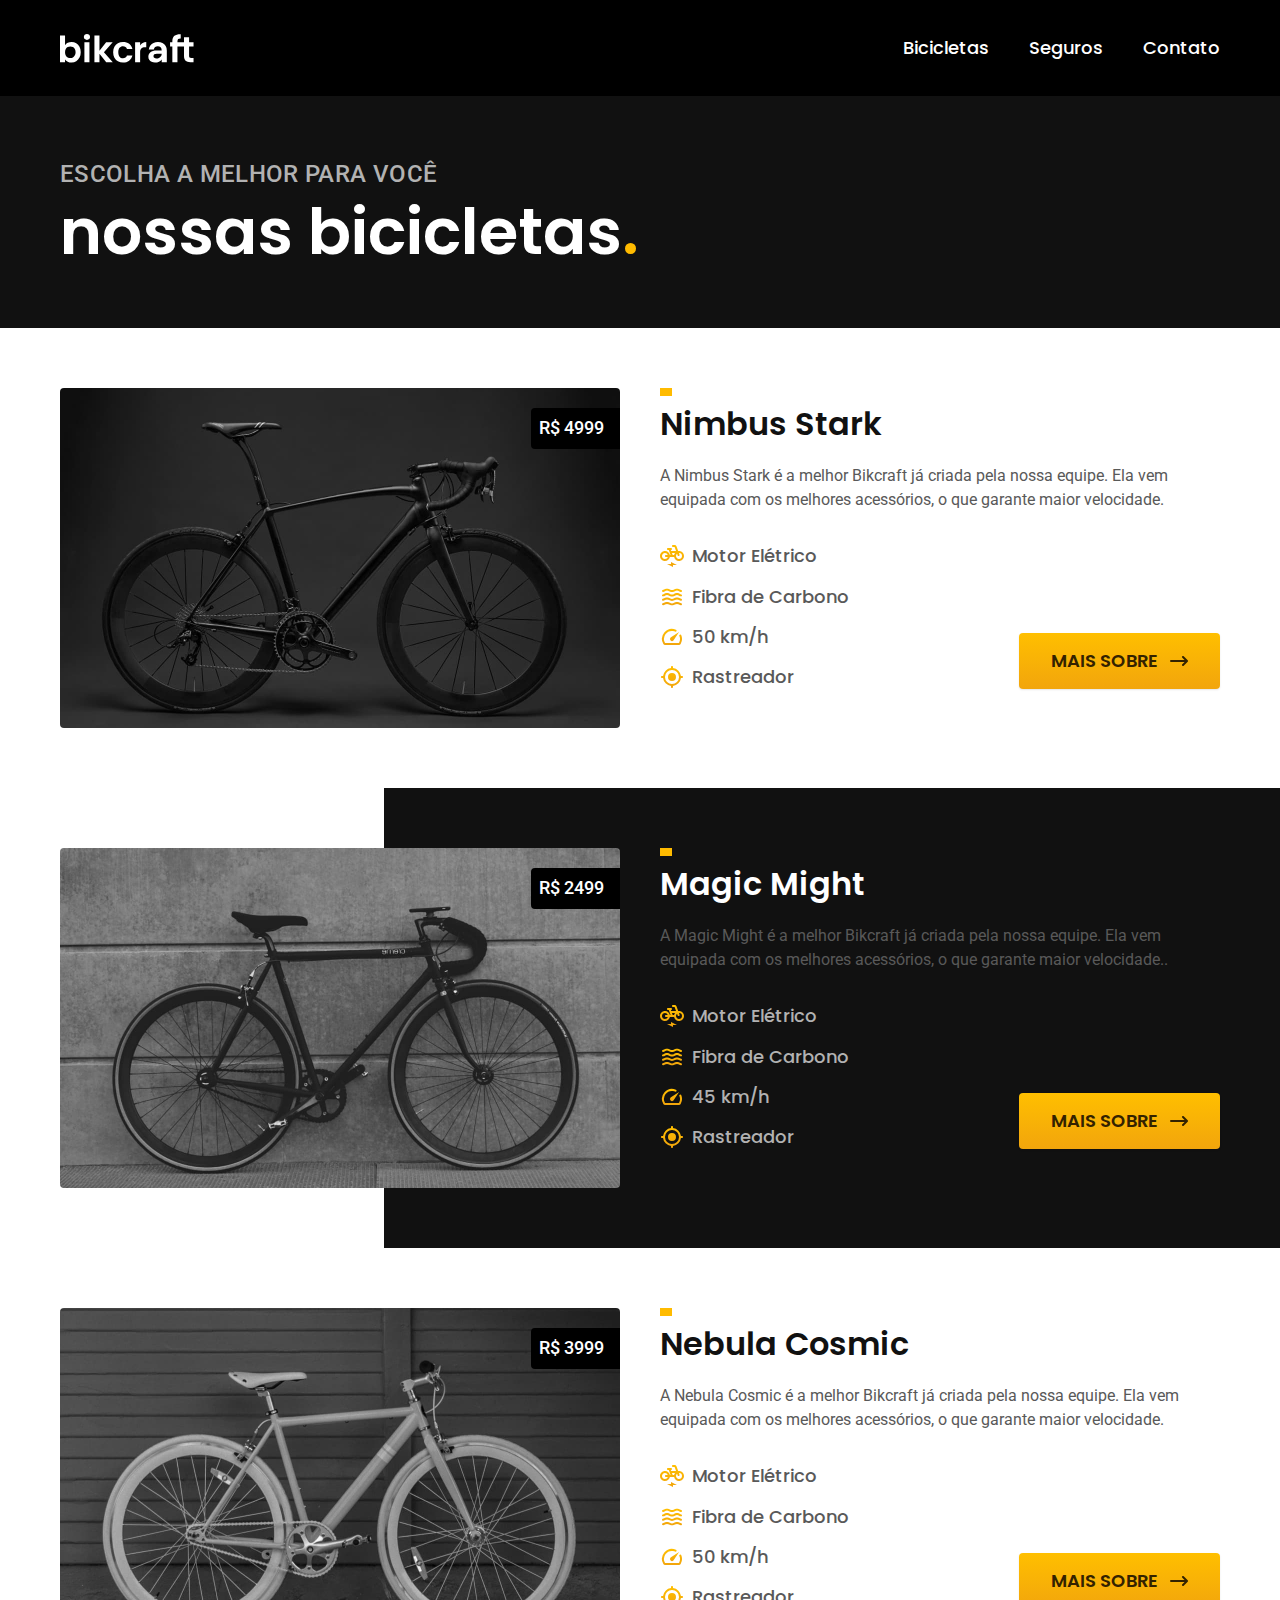
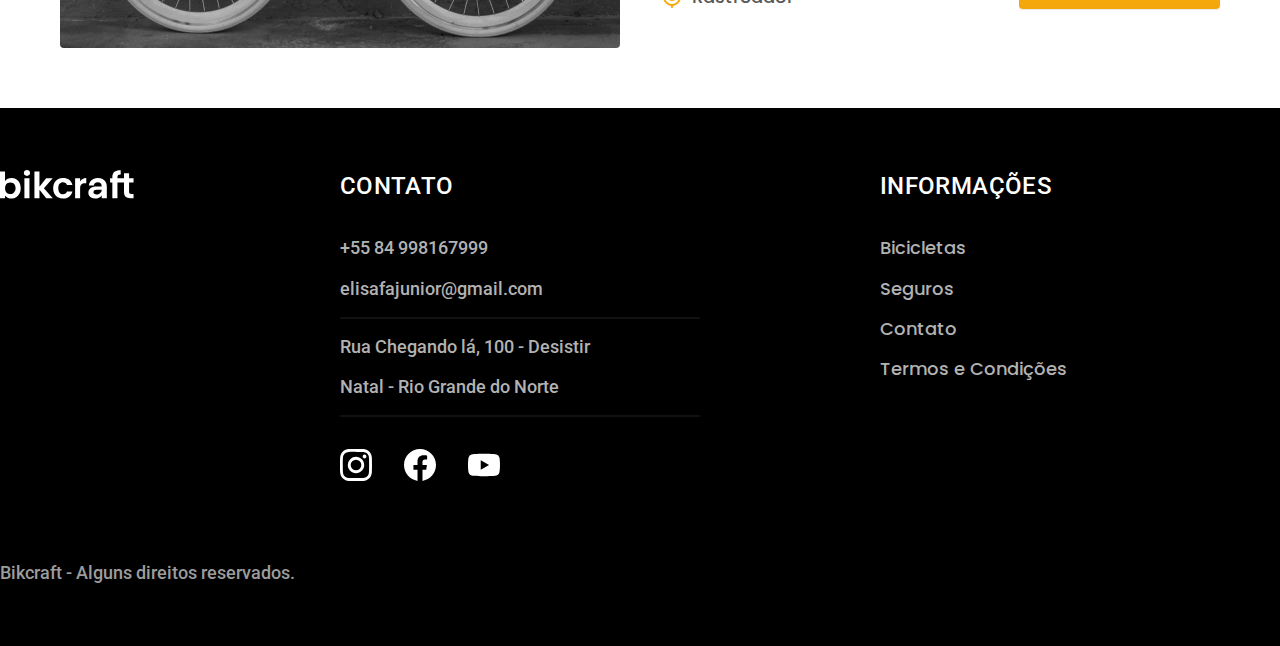
==== bicicletas.html @ 1a8a1ffd "Criação da seção de bicicletas" ====
<!DOCTYPE html>
<html lang="pt-BR">
<head>
  <meta charset="UTF-8">
  <meta name="viewport" content="width=device-width, initial-scale=1.0">
  <meta http-equiv="X-UA-Compatible" content="IE=edge">
  <title>Bicicletas | Bikcraft</title>
  <meta name="description" content="Bicicletas">
  <link rel="stylesheet" href="./css/style.css">
  <link rel="preconnect" href="https://fonts.googleapis.com">
  <link rel="preconnect" href="https://fonts.gstatic.com" crossorigin>
  <link href="https://fonts.googleapis.com/css2?family=Berkshire+Swash&family=Fira+Sans:wght@400;700&family=Josefin+Sans:wght@100&family=Poppins:wght@400;600&family=Roboto:wght@400;500&display=swap" rel="stylesheet">
  <link rel="preconnect" href="https://fonts.googleapis.com">
<link rel="preconnect" href="https://fonts.gstatic.com" crossorigin>
<link href="https://fonts.googleapis.com/css2?family=Berkshire+Swash&family=Fira+Sans:wght@400;700&family=Josefin+Sans:wght@100&family=Merriweather:ital,wght@1,900&family=Poppins:wght@400;600&family=Roboto:wght@400;500&display=swap" rel="stylesheet">
</head>
<body id="bicicletas">
  <header class="header-bg">
    <div class="header container">
      <a href="./"> <!--Ponto barra informa que ao clicar nesse link ela irá para o index.html-->
        <img src="./img/bikcraft.svg" alt="Bikcraft">
      </a>
      <nav aria-label="primaria">
        <ul class="header-menu font-1-m cor-0">
          <li><a href="./bicicletas.html">Bicicletas</a></li>
          <li><a href="./seguros.html">Seguros</a></li>
          <li><a href="./contato.html">Contato</a></li>
        </ul>
      </nav>
    </div>
    </header>
    <main>
      <div class="titulo-bg">
        <div class="titulo container">
          <p class="font-2-l-b cor-5">Escolha a melhor para você</p>
          <h1 class="font-1-xxl cor-0">nossas bicicletas<span class="cor-p1">.</span></h1>
        </div>
      </div>
      

        <div class="bicicletas container">
          <div class="bicicletas-imagens">
            <img src="./img/bicicletas/nimbus.jpg" alt="Bicicleta preta">
            <span class="font-2-m cor-0">R$ 4999</span>
          </div>
          <div class="bicicletas-conteudo">
            <h2 class="font-1-xl">Nimbus Stark</h2>
            <p class="font-2-s cor-8">A Nimbus Stark é a melhor Bikcraft já criada pela nossa equipe. Ela vem equipada com os melhores acessórios, o que garante maior velocidade.</p>
            <ul class="font-1-m cor-8">
              <li><img src="./img/icones/eletrica.svg" alt="">Motor Elétrico</li>
              <li><img src="./img/icones/carbono.svg" alt="">Fibra de Carbono</li>
              <li><img src="./img/icones/velocidade.svg" alt="">50 km/h</li>
              <li><img src="./img/icones/rastreador.svg" alt="">Rastreador</li>
            </ul>
            <a class="botao seta" href="./bicicletas/nimbus.html">Mais Sobre</a>
          </div>
        </div>


          <div class="bicicletas-bg">
            <div class="bicicletas container">
              <div class="bicicletas-imagens">
                <img src="./img/bicicletas/magic.jpg" alt="Bicicleta preta">
                <span class="font-2-m cor-0">R$ 2499</span>
              </div>
              <div class="bicicletas-conteudo">
                <h2 class="font-1-xl cor-0">Magic Might</h2>
                <p class="font-2-s cor-8">A Magic Might é a melhor Bikcraft já criada pela nossa equipe. Ela vem equipada com os melhores acessórios, o que garante maior velocidade..</p>
                <ul class="font-1-m cor-5">
                  <li><img src="./img/icones/eletrica.svg" alt="">Motor Elétrico</li>
                  <li><img src="./img/icones/carbono.svg" alt="">Fibra de Carbono</li>
                  <li><img src="./img/icones/velocidade.svg" alt="">45 km/h</li>
                  <li><img src="./img/icones/rastreador.svg" alt="">Rastreador</li>
                </ul>
                <a class="botao seta" href="./bicicletas/magic.html">Mais Sobre</a>
              </div>
            </div>
       </div>


            <div class="bicicletas container">
              <div class="bicicletas-imagens">
                <img src="./img/bicicletas/nebula.jpg" alt="Bicicleta preta">
                <span class="font-2-m cor-0">R$ 3999</span>
              </div>
              <div class="bicicletas-conteudo">
                <h2 class="font-1-xl">Nebula Cosmic</h2>
                <p class="font-2-s cor-8">A Nebula Cosmic é a melhor Bikcraft já criada pela nossa equipe. Ela vem equipada com os melhores acessórios, o que garante maior velocidade.</p>
                <ul class="font-1-m cor-8">
                  <li><img src="./img/icones/eletrica.svg" alt="">Motor Elétrico</li>
                  <li><img src="./img/icones/carbono.svg" alt="">Fibra de Carbono</li>
                  <li><img src="./img/icones/velocidade.svg" alt="">50 km/h</li>
                  <li><img src="./img/icones/rastreador.svg" alt="">Rastreador</li>
                </ul>
                <a class="botao seta" href="./bicicletas/nebula.html">Mais Sobre</a>
              </div>
              </div>

    </main>
  <footer class="footer-bg">
    <div class="footer conainer">
      <img class="footer-marca" src="./img/bikcraft.svg" alt="">
      <div class="footer-contato">
        <h3 class="font-2-l-b cor-0">Contato</h3>
        <ul class="font-2-m cor-5">
          <li><a href="tel:+5584998167999">+55 84 998167999</a></li>
          <li><a href="mailto:elisafajunior@gmail.com">elisafajunior@gmail.com</a></li>
          <li>Rua Chegando lá, 100 - Desistir</li>
          <li>Natal - Rio Grande do Norte</li>
        </ul>
        <div class="footer-redes">
          <a href="./"><img src="./img/redes/instagram.svg" alt="Instagram"></a>
          <a href="./"><img src="./img/redes/facebook.svg" alt="Facebook"></a>
          <a href="./"><img src="./img/redes/youtube.svg" alt="Youtube"></a>
        </div>
      </div>
      <div class="footer-informacoes">
        <h3 class="font-2-l-b cor-0">Informações</h3>
        <nav>
          <ul class="font-1-m cor-5">
            <li><a href="./bicicletas.html">Bicicletas</a></li>
            <li><a href="./seguros.html">Seguros</a></li>
            <li><a href="./contato.html">Contato</a></li>
            <li><a href="./contato.html">Termos e Condições</a></li>
          </ul>
        </nav>
      </div>
      <p class="footer-copy font-2-m cor-6">Bikcraft - Alguns direitos reservados.</p>
    </div>
  </footer>
</body>
</html>
---- css/style.css ----
@import url(./global/global.css);
@import url(./utilidades/tipografia.css);
@import url(./utilidades/cores.css);

@import url(./global/header.css);
@import url(./global/footer.css);

/* home */
@import url(./home/introducao.css);
@import url(./home/parceiros.css);
@import url(./home/depoimento.css);

/* utilidades */
@import url(./utilidades/componentes.css);

/* Bicicletas */
@import url(./bicicletas/bicicletas-lista.css);
@import url(./bicicletas/bicicletas.css);

/* Tecnologia */
@import url(./home/tecnologia.css);

/* Seguros */
@import url(./seguros/seguros.css);

/* Termos */
@import url(./termos/termos.css);
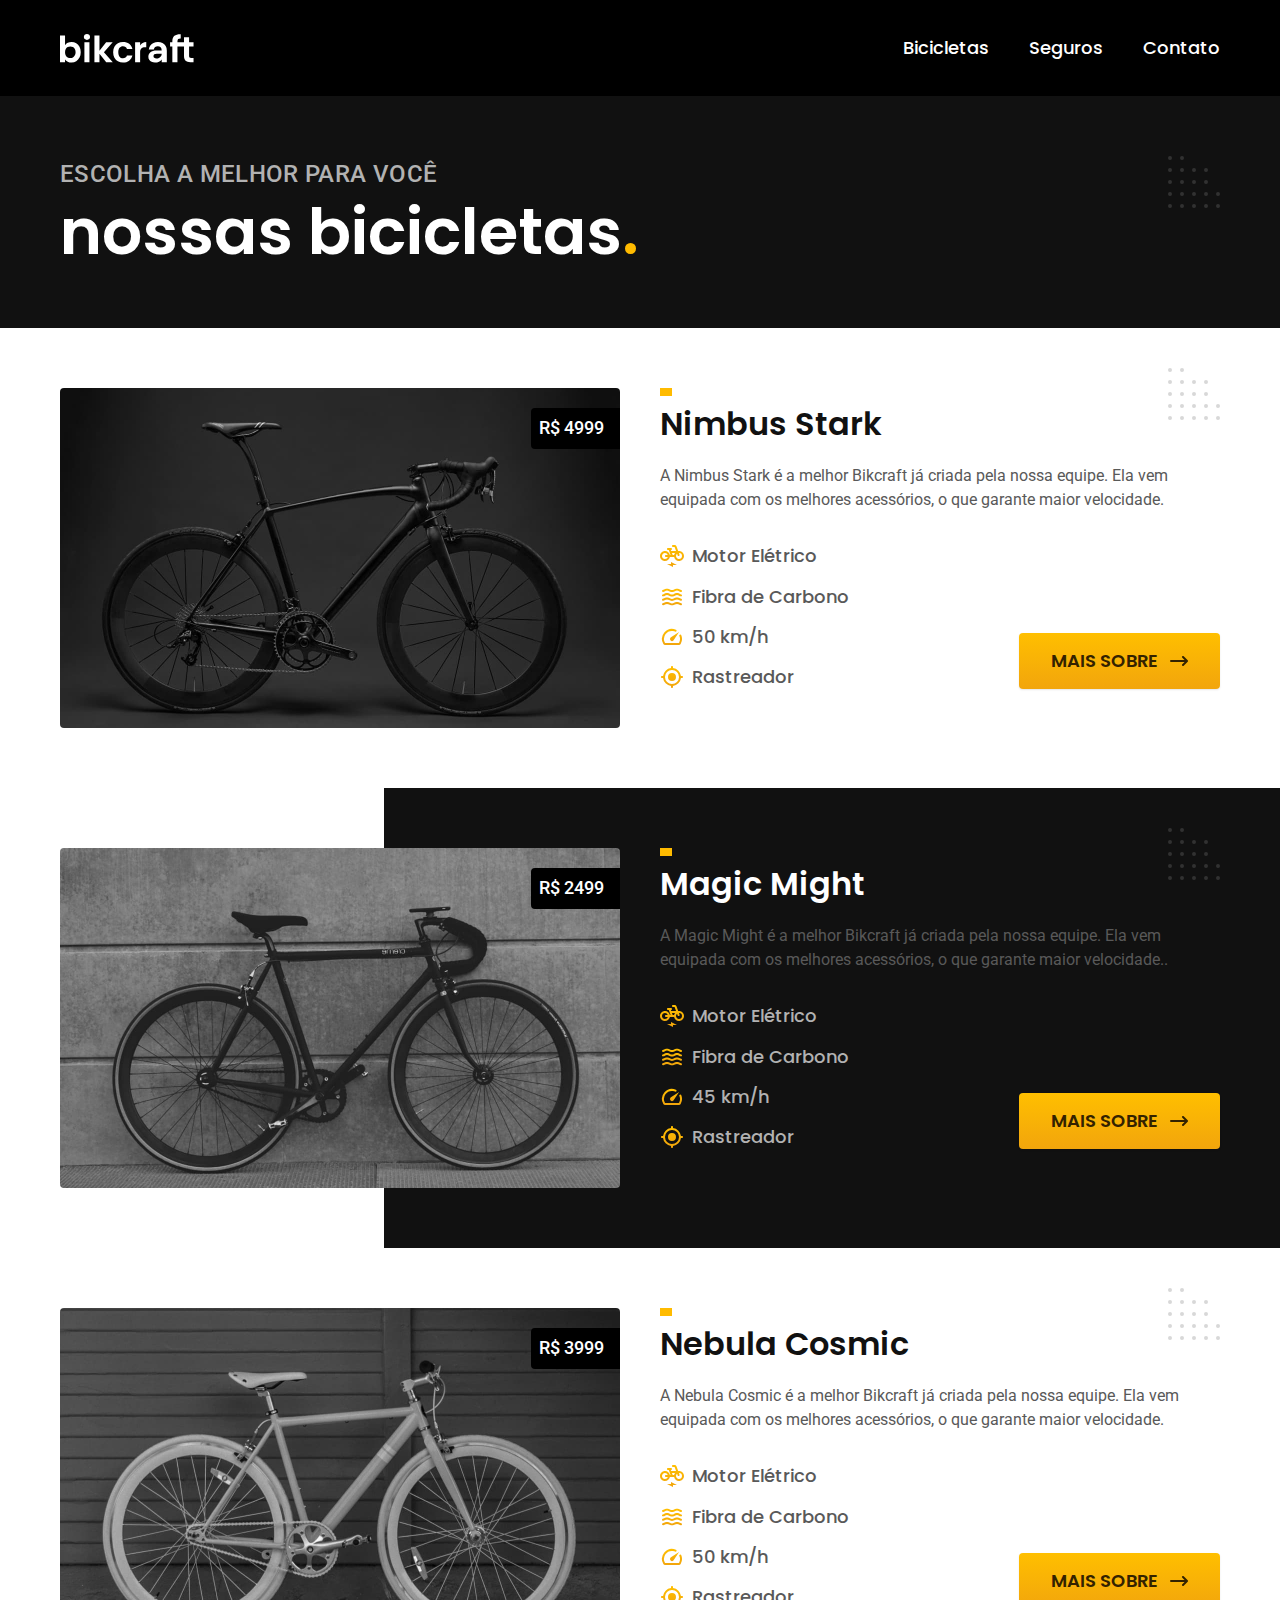
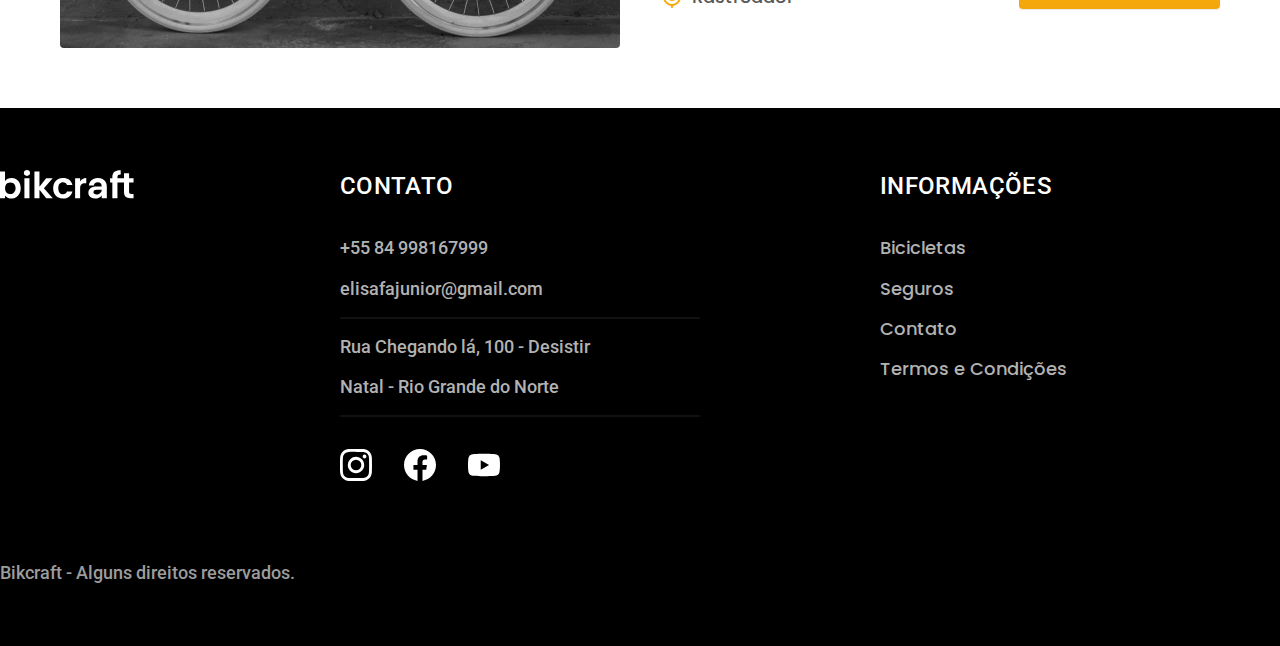
==== commit a12673bb: "Realizadas algumas alterações para otimização" ====
--- a/bicicletas.html
+++ b/bicicletas.html
@@ -6,6 +6,7 @@
   <meta http-equiv="X-UA-Compatible" content="IE=edge">
   <title>Bicicletas | Bikcraft</title>
   <meta name="description" content="Bicicletas">
+  <link rel="preload" href="./css/style.css" as="style">
   <link rel="stylesheet" href="./css/style.css">
   <link rel="preconnect" href="https://fonts.googleapis.com">
   <link rel="preconnect" href="https://fonts.gstatic.com" crossorigin>
--- a/css/style.css
+++ b/css/style.css
@@ -12,16 +12,31 @@
 
 /* utilidades */
 @import url(./utilidades/componentes.css);
+@import url(./utilidades/formulario.css);
 
 /* Bicicletas */
 @import url(./bicicletas/bicicletas-lista.css);
 @import url(./bicicletas/bicicletas.css);
+
+/* Bicicleta */
+@import url(./bicicleta/bicicleta.css);
+@import url(./bicicleta/seguro.css);
 
 /* Tecnologia */
 @import url(./home/tecnologia.css);
 
 /* Seguros */
 @import url(./seguros/seguros.css);
+@import url(./seguros/vantagens.css);
+@import url(./seguros/perguntas.css);
+
 
 /* Termos */
-@import url(./termos/termos.css);+@import url(./termos/termos.css);
+
+/* orcamento */
+@import url(./orcamento/orcamento.css);
+
+/* Contato */
+@import url(./contato/contato.css);
+@import url(./contato/lojas.css);--- a/css/style.css
+++ b/css/style.css
@@ -12,16 +12,31 @@
 
 /* utilidades */
 @import url(./utilidades/componentes.css);
+@import url(./utilidades/formulario.css);
 
 /* Bicicletas */
 @import url(./bicicletas/bicicletas-lista.css);
 @import url(./bicicletas/bicicletas.css);
+
+/* Bicicleta */
+@import url(./bicicleta/bicicleta.css);
+@import url(./bicicleta/seguro.css);
 
 /* Tecnologia */
 @import url(./home/tecnologia.css);
 
 /* Seguros */
 @import url(./seguros/seguros.css);
+@import url(./seguros/vantagens.css);
+@import url(./seguros/perguntas.css);
+
 
 /* Termos */
-@import url(./termos/termos.css);+@import url(./termos/termos.css);
+
+/* orcamento */
+@import url(./orcamento/orcamento.css);
+
+/* Contato */
+@import url(./contato/contato.css);
+@import url(./contato/lojas.css);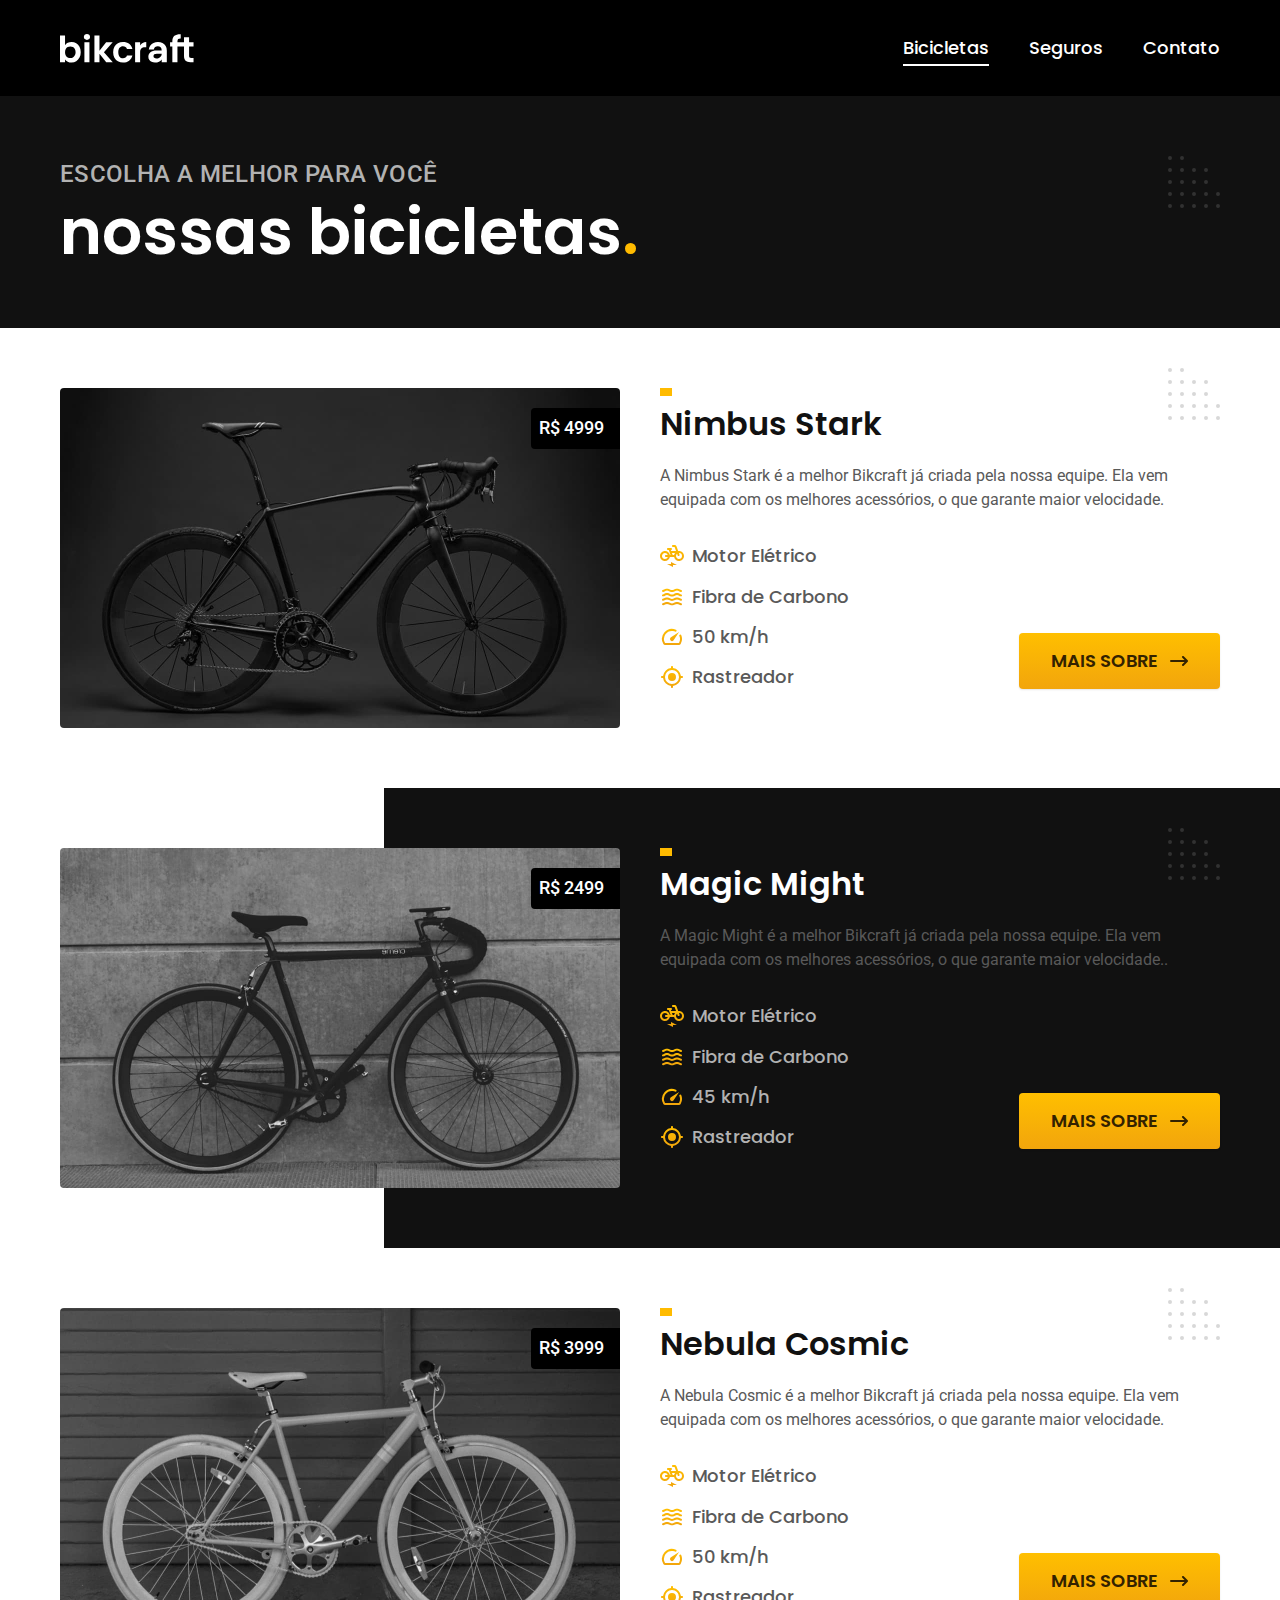
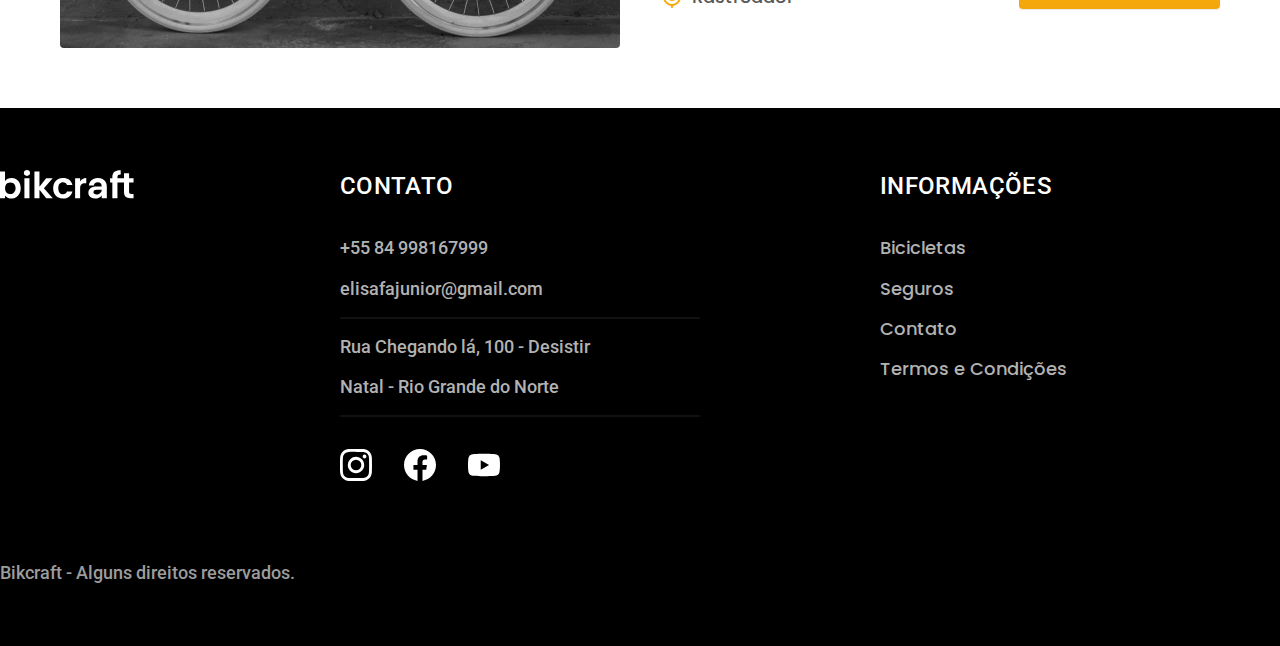
==== commit 536b96de: "otimizado para a produção" ====
--- a/bicicletas.html
+++ b/bicicletas.html
@@ -6,14 +6,20 @@
   <meta http-equiv="X-UA-Compatible" content="IE=edge">
   <title>Bicicletas | Bikcraft</title>
   <meta name="description" content="Bicicletas">
-  <link rel="preload" href="./css/style.css" as="style">
-  <link rel="stylesheet" href="./css/style.css">
+<link rel="icon" href="favicon.svg" type="image/svg+xml">
+  <link rel="preload" href="./css/style.min.css" as="style">
+  <link rel="stylesheet" href="./css/style.min.css">
   <link rel="preconnect" href="https://fonts.googleapis.com">
   <link rel="preconnect" href="https://fonts.gstatic.com" crossorigin>
   <link href="https://fonts.googleapis.com/css2?family=Berkshire+Swash&family=Fira+Sans:wght@400;700&family=Josefin+Sans:wght@100&family=Poppins:wght@400;600&family=Roboto:wght@400;500&display=swap" rel="stylesheet">
   <link rel="preconnect" href="https://fonts.googleapis.com">
 <link rel="preconnect" href="https://fonts.gstatic.com" crossorigin>
 <link href="https://fonts.googleapis.com/css2?family=Berkshire+Swash&family=Fira+Sans:wght@400;700&family=Josefin+Sans:wght@100&family=Merriweather:ital,wght@1,900&family=Poppins:wght@400;600&family=Roboto:wght@400;500&display=swap" rel="stylesheet">
+<script> document.documentElement.classList.add('js')</script>
+  <link rel="preconnect" href="https://fonts.googleapis.com">
+  <link rel="preconnect" href="https://fonts.gstatic.com" crossorigin>
+  <link href="https://fonts.googleapis.com/css2?family=Berkshire+Swash&family=Fira+Sans:wght@400;700&family=Josefin+Sans:wght@100&family=Poppins:wght@400;600&family=Roboto:wght@400;500&display=swap" rel="stylesheet">
+  <link href="https://fonts.googleapis.com/css2?family=Berkshire+Swash&family=Fira+Sans:wght@400;700&family=Josefin+Sans:wght@100&family=Merriweather:ital,wght@1,900&family=Poppins:wght@400;600&family=Roboto:wght@400;500&display=swap" rel="stylesheet">
 </head>
 <body id="bicicletas">
   <header class="header-bg">
@@ -129,5 +135,6 @@
       <p class="footer-copy font-2-m cor-6">Bikcraft - Alguns direitos reservados.</p>
     </div>
   </footer>
+    <script src="./js/script.js"></script>
 </body>
 </html>--- a/css/style.min.css
+++ b/css/style.min.css
@@ -0,0 +1 @@
+body{margin:0;font-family:Arial,Helvetica,sans-serif;color:#111}blockquote,dd,h1,h2,h3,h4,p,ul{margin:0}ul{margin:0;padding:0;list-style:none}a{color:inherit;text-decoration:none}img{max-width:100%;height:auto;display:block}[src$=".jpg"]{border-radius:4px}.font-1-xs{font:500 0.75rem/1.35 Poppins,sans-serif}.font-2-xs{font:400 0.875rem/1.43 Roboto,sans-serif}.font-1-s{font:500 1rem/1.5 Poppins,sans-serif}.font-2-s{font:400 1rem/1.5 Roboto,sans-serif}.font-1-m,.font-1-m-b{font:500 1.125rem/1.35 Poppins,sans-serif}.font-1-m-b{font-weight:600}.font-2-m{font:500 1.125rem/1.35 Roboto,sans-serif}.font-1-l{font:500 1.5rem/1.5 Poppins,sans-serif}.font-2-l,.font-2-l-b{font:400 1.5rem/1.5 Roboto,sans-serif}.font-2-l-b{font-weight:500;letter-spacing:.015em;text-transform:uppercase}.font-1-xl{font:600 2rem/1.25 Poppins,sans-serif}.font-2-xl{font:500 2rem/1.25 Roboto,sans-serif}.font-1-xxl{font:600 4rem/1.125 Poppins,sans-serif}@media (max-width:1200px){.font-1-xxl{font-size:3rem}.font-2-l,.font-2-l-b{font-size:1.125rem}}@media (max-width:800px){.font-1-xxl{font-size:2rem}.font-1-xl,.font-2-xl{font-size:1.5rem}}:root{--cor-0:#ffffff;--cor-1:#F7F7F7;--cor-2:#ededed;--cor-3:#dedede;--cor-4:#cccccc;--cor-5:#b2b2b2;--cor-6:#9c9c9c;--cor-7:#717171;--cor-8:#595959;--cor-9:#404040;--cor-10:#2e2e2e;--cor-11:#111111;--cor-12:#000000;--cor-p1:#ffbb00;--cor-p2:#e4a30b;--cor-p3:#a66f00;--cor-p4:#664400;--cor-p5:#332200}.cor-0{color:var(--cor-0)}.cor-1{color:var(--cor-1)}.cor-2{color:var(--cor-2)}.cor-3{color:var(--cor-3)}.cor-4{color:var(--cor-4)}.cor-5{color:var(--cor-5)}.cor-6{color:var(--cor-6)}.cor-7{color:var(--cor-7)}.cor-8{color:var(--cor-8)}.cor-9{color:var(--cor-9)}.cor-10{color:var(--cor-10)}.cor-11{color:var(--cor-11)}.cor-12{color:var(--cor-12)}.cor-p1{color:var(--cor-p1)}.cor-p2{color:var(--cor-p2)}.cor-p3{color:var(--cor-p3)}.cor-p4{color:var(--cor-p4)}.cor-p5{color:var(--cor-p5)}.js .fadeInDown{transform:translate3d(0,-20px,0)}.js .fadeInUp{transform:translate3d(0,20px,0)}.js .fadeInRight{transform:translate3d(20px,0,0)}.js .fadeInLeft{transform:translate3d(-20px,0,0)}.js [data-anime]{opacity:0}.js .anime{opacity:1;transform:none;transition:transform .8s,opacity .8s}.header-bg{background-color:var(--cor-12)}.header{display:flex;flex-wrap:wrap;gap:20px;justify-content:space-between;align-items:center;padding-top:20px;padding-bottom:20px}.header-menu{display:flex;flex-wrap:wrap;gap:40px}.header-menu a{display:inline-block;padding:16px 0;position:relative}.header-menu a:after{content:"";display:block;width:0%;background-color:var(--cor-0);margin-top:4px;position:absolute}.header-menu a.ativo::after,.header-menu a:hover::after{transition:.3s;height:2px;width:100%}@media (max-width:800px){.header-menu{gap:20px}.header-menu a{background:var(--cor-11);padding:12px 16px;border-radius:4px}.header-menu a:hover{background:var(--cor-10)}.header a::after{display:none}}@media (max-width:600px){.header-menu{gap:12px}.header-menu a{padding:8px 12px;font-size:14px}}.footer-bg{background-color:var(--cor-12)}.footer{display:grid;grid-template-columns:3fr 5fr 4fr;gap:40px;padding-top:60px;padding-bottom:60px}.footer h3{margin-bottom:32px}.footer-contato ul{margin-bottom:32px}.footer-contato li:nth-child(even)::after{content:"";display:block;max-width:360px;height:2px;background:var(--cor-11);margin-top:16px}.footer li{margin-bottom:16px}.footer a:hover{color:var(--cor-0)}.footer-redes{display:flex;gap:32px}.footer-copy{grid-column:1/-1;margin-top:40px}@media (max-width:800px){.footer{grid-template-columns:1fr 1fr}.footer-marca{grid-column:1/-1}}@media (max-width:600px){.footer{grid-template-columns:1fr;gap:60px}.footer-marca{grid-column:1/-1}.footer-copy{margin-top:0}}.introducao-bg{background:var(--cor-12) url(../img/dec/bottom-left.svg) no-repeat bottom 160px left 20px;box-shadow:inset 0 -120px var(--cor-0)}.introducao{display:grid;box-sizing:border-box;grid-template-columns:1fr 1fr;gap:0 40px}.introducao-conteudo{align-self:end;padding-bottom:200px}.introducao img{width:100%;height:100%;object-fit:cover;border-radius:4px}.introducao h1{margin-bottom:32px}.introducao p{margin-bottom:20px}@media (max-width:800px){.introducao-bg{background:var(--cor-11);padding-top:40px;box-shadow:inset 0 -60px var(--cor-0)}.introducao{grid-template-columns:1fr;gap:32px}.introducao-conteudo{padding-bottom:0}.introducao h1{margin-bottom:16px}.introducao img{height:300px;width:100%}}.parceiros{padding-top:60px;padding-bottom:120px}.parceiros h2{margin-bottom:60px}.parceiros ul{display:grid;grid-template-columns:repeat(4,1fr);padding:0 20px;max-width:1400px;margin:0 auto}.parceiros li{display:flex;padding:32px;border-left:2px solid var(--cor-2)}.parceiro img{margin:auto}.parceiros li:first-child,.parceiros li:nth-child(5){border-left:none}.parceiros li:nth-child(n+5){border-top:2px solid var(--cor-2)}@media (max-width:800px){.parceiros{padding-bottom:60px}.parceiros li{padding:20px}.parceiros h2{margin-bottom:20px}.parceiros ul{grid-template-columns:repeat(2,1fr)}.parceiros li:nth-child(n+3){border-top:2px solid var(--cor-2)}.parceiros li:nth-child(odd){border-left:none}}.depoimento{display:grid;gap:40px;grid-template-columns:1fr 1fr;background-color:var(--cor-p1);overflow:hidden}.depoimento img{border-radius:0;width:100%;height:100%;object-fit:cover}.depoimento-conteudo{padding:40px 40px 80px 80px;align-self:end;background:url(../img/dec/bottom-right-p.svg) no-repeat bottom 40px right 40px}.depoimento-conteudo p{max-width:32ch;font-family:Merriweather;font-style:italic;font-weight:900;margin-bottom:32px;position:relative}.depoimento p::before{content:'“';font-size:5rem;color:var(--cor-p2);position:absolute;top:-20px;left:-50px}.depoimento p::after{content:'”';font-size:5rem;color:var(--cor-p2);position:absolute}@media (min-width:1200px){.depoimento img{max-height:520px}}@media (max-width:800px){.depoimento{grid-template-columns:1fr;text-align:center}.depoimento-conteudo{padding:40px 20px;justify-self:center}.depoimento img{max-height:200px}}.container{box-sizing:border-box;max-width:1200px;padding-left:20px;padding-right:20px;margin-left:auto;margin-right:auto}.botao{padding:16px 32px;display:inline-block;background:linear-gradient(#ffbf00,#f2a50c);border-radius:4px;box-shadow:0 1px 2px 0 rgba(0,0,0,.1);text-transform:uppercase;color:var(--cor-p5);font:600 1.125rem/1.35 Poppins,sans-serif;max-width:max-content;border:none;cursor:pointer}.botao:hover{background:linear-gradient(#ffb60d,#e59317)}.botao.secundario{background:var(--cor-10);color:var(--cor-2)}.botao.seta{display:flex;align-items:center}.botao.seta::after{content:"";display:inline-block;width:18px;height:10px;margin-left:12px;background:url(../img/icones/seta.svg);transition:transform .3s}.botao.seta:hover::after{transform:translateX(4px)}.botao.secundario:hover{background:var(--cor-9)}@media (max-width:600px){.botao{padding:12px 16px;font-size:1rem}}.link{display:inline-block;color:var(--cor-p1);font:500 1.5rem/1.5 Poppins,sans-serif;text-transform:uppercase}.link::after{content:"";display:block;width:100%;height:4px;background-color:currentColor}.link:hover{color:var(--cor-0)}.titulo-bg{padding-top:60px;padding-bottom:60px;background-color:var(--cor-11)}.titulo{background:url(../img/dec/top-right.svg) no-repeat top right 20px}.titulo p{margin-bottom:4px}@media (max-width:800px){.titulo-bg{padding-top:40px;padding-bottom:40px}.titulo p{font-size:1rem;text-transform:uppercase;font-weight:400}}.form{display:grid;grid-template-columns:1fr 1fr;gap:20px}.form label{display:block;font:400 1rem/1.5 Poppins,sans-serif;margin-bottom:4px}.form .col-2{grid-column:span 2}.form input[type=email],.form input[type=text],.form textarea{font:400 1rem/1.5 Roboto,sans-serif;background:var(--cor-1);border:1px solid var(--cor-2);padding:12px;border-radius:4px;box-sizing:border-box;width:100%}.form input[type=email]:focus,.form input[type=text]:focus,.form textarea:focus{outline:0;border-color:var(--cor-p1);background:var(--cor-0);box-shadow:0 0 0 2px #fea}@media (max-width:600px){.form{grid-template-columns:1fr}.form .col-2{grid-column:1}}.bicicletas-lista{padding-top:60px;padding-bottom:120px}.bicicletas-lista h2{margin-bottom:40px}.bicicletas-lista ul{display:flex;gap:40px;padding:0 20px 20px 20px;max-width:1400px;margin-left:auto;margin-right:auto;overflow-x:auto}#bicicleta .bicicletas-lista ul{padding:0 0 20px 0}.bicicletas-lista li{flex:1;min-width:280px}.bicicletas-lista a{display:block}.bicicletas-lista img{margin-bottom:16px}.bicicletas-lista h3{margin-bottom:8px;display:flex;align-items:center}.bicicletas-lista h3::before{content:"";background-color:var(--cor-p1);display:inline-block;width:12px;height:8px;margin-right:8px;transition:width .2s}.bicicletas-lista a:hover h3::before{width:24px}.bicicletas-lista li span{padding:20px}@media (max-width:800px){.bicicletas-lista{padding-bottom:60px}.bicicletas-lista ul{gap:20px}}.bicicletas-bg{background:linear-gradient(to right,var(--cor-0) 30%,var(--cor-11) 0)}.bicicletas{display:grid;grid-template-columns:1fr 1fr;gap:40px;padding-top:60px;padding-bottom:60px;background:url(../img/dec/top-right.svg) no-repeat top 40px right 20px}.bicicletas-imagens{display:grid}.bicicletas-imagens img{grid-area:1/1}.bicicletas-imagens span{grid-area:1/1;place-self:start end;margin-top:20px;background:var(--cor-12);display:inline-block;padding:8px 16px 8px 8px;border-radius:4px 0 0 4px}.bicicletas-conteudo{display:grid;grid-template-columns:1fr auto;align-content:start}.bicicletas h2,.bicicletas p{grid-column:1/-1}.bicicletas h2{margin-bottom:20px}.bicicletas h2::before{content:"";display:block;width:12px;height:8px;background-color:var(--cor-p1);margin-bottom:8px}.bicicletas p{margin-bottom:32px}.bicicletas a{place-self:end}.bicicletas li{display:flex;align-items:center}.bicicletas ul{display:grid;gap:16px}.bicicletas-conteudo img{width:24px;margin-right:8px}@media (max-width:800px){.bicicletas-bg{background:var(--cor-11)}.bicicletas{grid-template-columns:1fr;gap:20px;padding-top:40px;padding-bottom:40px}}@media (max-width:600px){.bicicletas-conteudo{grid-template-columns:1fr}.bicicletas ul{font-size:1rem;grid-template-columns:1fr 1fr;margin-bottom:32px}.bicicletas a{place-self:start}}.bicicleta{display:grid;grid-template-columns:1fr 1fr;align-items:start;gap:40px;padding-top:60px;padding-bottom:60px}#bicicleta .titulo p{text-transform:uppercase}.bicicleta-imagens{display:flex;flex-wrap:wrap;gap:20px}.bicicleta-imagens img{flex:1;min-width:200px}.bicicleta-imagens img:first-child{min-width:100%}.bicicleta-conteudo>p{margin-bottom:32px}.bicicleta-comprar{display:grid;grid-template-columns:max-content auto;align-items:center;justify-items:start;gap:8px 12px;margin-bottom:40px}.bicicleta-comprar a{grid-row:span 2}.bicicleta-comprar span{display:flex;align-items:center;background-color:var(--cor-12);gap:8px;padding:4px 8px;border-radius:4px}.bicicleta-conteudo h2{text-transform:uppercase;letter-spacing:.015em;margin-bottom:12px}.bicicleta-ficha,.bicicleta-informacoes{padding:32px;background-color:var(--cor-12);border-radius:4px}.bicicleta-informacoes{margin-bottom:40px;display:grid;grid-template-columns:1fr 1fr;gap:32px}.bicicleta-informacoes img{max-width:24px;margin-bottom:8px}.bicicleta-informacoes h3{margin-bottom:8px}.bicicleta-ficha li{padding:4px 0;display:flex;justify-content:space-between;border-bottom:1px solid var(--cor-11)}.bicicleta-ficha li:last-child{border-bottom:none}.bicicleta-ficha span{color:var(--cor-6)}@media (max-width:800px){.bicicleta{grid-template-columns:1fr;padding-top:40px;padding-bottom:40px}.bicicleta-imagens{grid-row:2}}@media (max-width:400px){.bicicleta-informacoes{grid-template-columns:1fr}.bicicleta-comprar{grid-template-columns:1fr}}.seguro-bg{background-color:var(--cor-11);box-shadow:inset 0 120px var(--cor-0),inset 0 -120px var(--cor-12)}.seguro{display:grid;grid-template-columns:1fr 1fr;gap:40px}.seguro-imagem img{width:100%;height:100%;object-fit:cover}.seguro-conteudo{padding-top:180px;padding-bottom:180px}.seguro h2{margin-bottom:32px}.seguro p{margin-bottom:32px}@media (max-width:800px){.seguro-bg{box-shadow:inset 0 -60px var(--cor-12)}.seguro{grid-template-columns:1fr}.seguro-conteudo{grid-row:1;padding-top:40px;padding-bottom:0}}.tecnologia-bg{background:var(--cor-11);box-shadow:inset 0 80px var(--cor-0),inset 0 -80px var(--cor-0)}.tecnologia{display:grid;grid-template-columns:1fr 1fr;gap:0 40px}.tecnologia-imagem img{width:100%;height:100%;object-fit:cover;object-position:left}.tecnologia-conteudo{padding-top:160px;padding-bottom:160px}.tecnologia-conteudo>span{display:block;margin-bottom:20px}.tecnologia-conteudo h2{margin-bottom:32px}.tecnologia-conteudo>p{margin-bottom:20px}.tecnologia a{margin-bottom:80px}.tecnologia-vantagens{display:flex;gap:40px}.tecnologia-vantagens h3{margin-bottom:8px;width:max-content}.tecnologia-vantagens img{width:24px;margin-bottom:8px}@media (max-width:800px){.tecnologia-bg{box-shadow:initial}.tecnologia{grid-template-columns:1fr}.tecnologia-conteudo{padding-top:60px;padding-bottom:60px}.tecnologia-imagem{display:none}.tecnologia a{margin-bottom:60px}}@media (max-width:600px){.tecnologia-vantagens{flex-direction:column}}.seguros-bg{background:var(--cor-11)}.seguros{padding-top:60px;padding-bottom:60px;display:grid;grid-template-columns:1fr 1fr;gap:40px;align-items:center}#seguros .seguros{padding-top:0}.seguros h2{grid-column:1/-1}.seguro-item{background-color:var(--cor-12);padding:32px 32px 32px 60px;display:grid;grid-template-columns:1fr auto;border-radius:4px}.seguro-item h3{margin-bottom:0}.seguro-item span{grid-column:2;display:block;text-align:right}.seguro-item ul{grid-column:1/-1}.seguro-item a{grid-column:1/-1}.seguro-item li{margin-top:20px;display:flex;align-items:center;position:relative}.seguro-item li:last-child{margin-bottom:20px}.seguro-item li::before{content:"";display:inline-block;width:13px;height:9px;background-image:url(../img/icones/lista.svg);position:absolute;left:-21px}@media (max-width:800px){.seguros{grid-template-columns:1fr}}.vantagens-bg{background-color:var(--cor-12)}.vantagens{padding-top:120px;padding-bottom:120px}.vantagens h2{margin-bottom:60px}.vantagens ul{display:grid;grid-template-columns:repeat(auto-fit,minmax(280px,max-content));gap:40px 80px}.vantagens h3,.vantagens img{margin-bottom:8px}@media (max-width:800px){.vantagens{padding-top:60px;padding-bottom:60px}.vantagens h2{margin-bottom:40px}.vantagens ul{gap:20px}}.perguntas{padding-top:120px;padding-bottom:120px}.perguntas h2{margin-bottom:60px}.perguntas dl>div{padding:20px;border-radius:4px}.perguntas dl>div:nth-child(odd){background-color:var(--cor-1)}.perguntas button::before{content:"";display:inline-block;width:12px;height:8px;background-color:var(--cor-p1)}.perguntas button{border:none;background:0 0;display:grid;grid-template-columns:auto 1fr auto;align-items:center;gap:8px;cursor:pointer;width:100%;text-align:left}.perguntas button::after{content:"";display:inline-block;width:14px;height:6px;background:url("../img/icones/seta-abrir.svg")}.perguntas button:hover::after,.perguntas button[aria-expanded=true]::after{transform:rotate(180deg)}.js .perguntas dd{display:none}.js .perguntas dd.ativo{display:block}.perguntas dd{padding-left:20px;padding-top:16px;max-width:80ch}@media (max-width:800px){.perguntas{padding-top:60px;padding-bottom:60px}.perguntas h2{margin-bottom:40px}}.termos{padding-top:80px;padding-bottom:80px}.termos h2{font-weight:600}.termos p+h2{margin-top:40px}.termos p{max-width:75ch;margin-bottom:24px}#orcamento{background:linear-gradient(var(--cor-11) 600px,var(--cor-1) 0)}.orcamento{display:grid;grid-template-columns:5fr 7fr;padding-bottom:120px}.orcamento h2{text-transform:uppercase;position:relative;display:flex;align-items:center}.orcamento h2::before{content:"";display:inline-block;width:4px;height:8px;background-color:var(--cor-p1);position:absolute;left:-12px}.orcamento-dados,.orcamento-produto{padding:60px;box-shadow:0 1px 2px rgba(0,0,0,.1)}.orcamento-produto{border-radius:5px 0 0 5px;background:var(--cor-12) url(../img/dec/bottom-left.svg) no-repeat bottom 20px left 20px;display:grid;grid-template-columns:1fr 1fr;gap:20px;align-content:flex-start}.orcamento-produto>*{grid-column:1/-1}.orcamento-produto>label{grid-column:initial}.orcamento-produto label{font:400 1rem/1.5 Poppins,sans-serif;color:var(--cor-4);background-color:var(--cor-10);padding:12px 16px;border-radius:4px;cursor:pointer;display:grid;grid-template-columns:auto 1fr auto;align-items:center;border:1px solid var(--cor-10)}.orcamento-produto label::before{content:"";display:inline-block;box-sizing:border-box;width:12px;height:12px;border:1px solid var(--cor-6);border-radius:50%;margin-right:8px}.orcamento-produto label:hover{background-color:var(--cor-9);border-color:var(--cor-9)}.orcamento-produto input:focus+label{box-shadow:0 0 0 2px var(--cor-p1);border:1px solid var(--cor-12)}.orcamento-produto label span{display:none}.orcamento-produto input:checked+label span{display:inline-block}.orcamento-produto input:checked+label::before{border-color:var(--cor-7);box-shadow:inset 0 0 0 3px var(--cor-0),inset 0 0 0 6px var(--cor-7)}.orcamento-produto input{opacity:0;position:absolute;pointer-events:none}.orcamento-produto input:checked+label{background:var(--cor-0);color:var(--cor-11)}.orcamento-dados{border-radius:0 5px 5px 0;background:var(--cor-0) url(../img/dec/bottom-right.svg) no-repeat bottom 20px right 20px}.orcamento-conteudo{display:none}.orcamento-conteudo h2,.orcamento-dados h2:nth-last-of-type(n+2){margin-top:20px}#bikcraft:checked~#orcamento-bikcraft,#seguro:checked~#orcamento-seguro{display:grid;gap:20px}.orcamento-detalhes{display:none;background:var(--cor-0);padding:20px;grid-template-columns:1fr 1fr;border-radius:4px;align-items:center}.orcamento-detalhes li{display:flex;align-items:center;margin-bottom:8px}.orcamento-detalhes li img{width:16px;margin-right:8px}.orcamento-produto input:checked+label+.orcamento-detalhes{display:grid}@media (max-width:1200px){.orcamento-dados,.orcamento-produto{padding:32px}}@media (max-width:800px){.orcamento{grid-template-columns:1fr}.orcamento-dados{border-radius:0 0 5px 5px}.orcamento-produto{background:var(--cor-12);border-radius:5px 5px 0 0}}@media (max-width:400px){.orcamento-produto{grid-template-columns:1fr}}#contato{background:linear-gradient(var(--cor-11) 600px,var(--cor-1) 0)}.contato{display:grid;grid-template-columns:5fr 7fr}.contato-dados,.contato-formulario{padding:60px;box-shadow:0 1px 2px rgba(0,0,0,.1)}.contato-dados{border-radius:5px 0 0 5px;background:var(--cor-12) url(../img/dec/bottom-left.svg) no-repeat bottom 20px left 20px}.contato-formulario{border-radius:0 5px 5px 0;background:var(--cor-0) url(../img/dec/bottom-right.svg) no-repeat bottom 20px right 20px}.contato-dados h2{margin-bottom:60px}.contato-endereco{margin-bottom:32px;background:url(../img/icones/local.svg) no-repeat 0 2px;padding-left:28px}.contato-endereco p{margin-bottom:8px}.contato-meios a{display:block;max-width:max-content;margin-bottom:8px;padding-left:28px}.contato-meios a:hover{color:var(--cor-0)}.contato-meios a:first-child{background:url(../img/icones/email.svg) no-repeat 0 2px}.contato-meios a:nth-child(2){margin-bottom:32px}.contato-meios a:nth-child(3){background:url(../img/icones/telefone.svg) no-repeat 0 2px;margin-bottom:60px}.contato-redes{display:flex;gap:32px;padding-left:28px}@media (max-width:800px){.contato{grid-template-columns:1fr}.contato-dados,.contato-formulario{padding:20px}.contato-dados{border-radius:5px 5px 0 0;background:var(--cor-12)}.contato-formulario{border-radius:0 0 5px 5px}.contato-dados h2,.contato-meios a:nth-child(3){margin-bottom:32px}.contato-redes{margin-bottom:12px}}.lojas{display:grid;grid-template-columns:1fr 1fr;gap:0 40px;padding-top:120px;padding-bottom:120px}.lojas h2{grid-column:1/-1;margin-bottom:60px}.lojas img{border-radius:4px 4px 0 0}.lojas-item{background:var(--cor-0);border-radius:4px;box-shadow:0 1px 2px rgba(0,0,0,.1)}.lojas-conteudo{display:grid;grid-template-columns:1fr 1fr;gap:32px 16px;padding:32px}.lojas-conteudo h3,.lojas-tempo{grid-column:1/-1}.lojas-dados{display:grid;gap:8px;border-left:2px solid var(--cor-2);padding-left:12px}.lojas-tempo{display:flex;align-items:center;gap:8px}@media (max-width:800px){.lojas{gap:20px;padding-top:60px;padding-bottom:60px}.lojas h2{margin-bottom:32px}.lojas-conteudo{grid-template-columns:1fr}}@media (max-width:600px){.lojas{grid-template-columns:1fr}}--- a/css/style.min.css
+++ b/css/style.min.css
@@ -0,0 +1 @@
+body{margin:0;font-family:Arial,Helvetica,sans-serif;color:#111}blockquote,dd,h1,h2,h3,h4,p,ul{margin:0}ul{margin:0;padding:0;list-style:none}a{color:inherit;text-decoration:none}img{max-width:100%;height:auto;display:block}[src$=".jpg"]{border-radius:4px}.font-1-xs{font:500 0.75rem/1.35 Poppins,sans-serif}.font-2-xs{font:400 0.875rem/1.43 Roboto,sans-serif}.font-1-s{font:500 1rem/1.5 Poppins,sans-serif}.font-2-s{font:400 1rem/1.5 Roboto,sans-serif}.font-1-m,.font-1-m-b{font:500 1.125rem/1.35 Poppins,sans-serif}.font-1-m-b{font-weight:600}.font-2-m{font:500 1.125rem/1.35 Roboto,sans-serif}.font-1-l{font:500 1.5rem/1.5 Poppins,sans-serif}.font-2-l,.font-2-l-b{font:400 1.5rem/1.5 Roboto,sans-serif}.font-2-l-b{font-weight:500;letter-spacing:.015em;text-transform:uppercase}.font-1-xl{font:600 2rem/1.25 Poppins,sans-serif}.font-2-xl{font:500 2rem/1.25 Roboto,sans-serif}.font-1-xxl{font:600 4rem/1.125 Poppins,sans-serif}@media (max-width:1200px){.font-1-xxl{font-size:3rem}.font-2-l,.font-2-l-b{font-size:1.125rem}}@media (max-width:800px){.font-1-xxl{font-size:2rem}.font-1-xl,.font-2-xl{font-size:1.5rem}}:root{--cor-0:#ffffff;--cor-1:#F7F7F7;--cor-2:#ededed;--cor-3:#dedede;--cor-4:#cccccc;--cor-5:#b2b2b2;--cor-6:#9c9c9c;--cor-7:#717171;--cor-8:#595959;--cor-9:#404040;--cor-10:#2e2e2e;--cor-11:#111111;--cor-12:#000000;--cor-p1:#ffbb00;--cor-p2:#e4a30b;--cor-p3:#a66f00;--cor-p4:#664400;--cor-p5:#332200}.cor-0{color:var(--cor-0)}.cor-1{color:var(--cor-1)}.cor-2{color:var(--cor-2)}.cor-3{color:var(--cor-3)}.cor-4{color:var(--cor-4)}.cor-5{color:var(--cor-5)}.cor-6{color:var(--cor-6)}.cor-7{color:var(--cor-7)}.cor-8{color:var(--cor-8)}.cor-9{color:var(--cor-9)}.cor-10{color:var(--cor-10)}.cor-11{color:var(--cor-11)}.cor-12{color:var(--cor-12)}.cor-p1{color:var(--cor-p1)}.cor-p2{color:var(--cor-p2)}.cor-p3{color:var(--cor-p3)}.cor-p4{color:var(--cor-p4)}.cor-p5{color:var(--cor-p5)}.js .fadeInDown{transform:translate3d(0,-20px,0)}.js .fadeInUp{transform:translate3d(0,20px,0)}.js .fadeInRight{transform:translate3d(20px,0,0)}.js .fadeInLeft{transform:translate3d(-20px,0,0)}.js [data-anime]{opacity:0}.js .anime{opacity:1;transform:none;transition:transform .8s,opacity .8s}.header-bg{background-color:var(--cor-12)}.header{display:flex;flex-wrap:wrap;gap:20px;justify-content:space-between;align-items:center;padding-top:20px;padding-bottom:20px}.header-menu{display:flex;flex-wrap:wrap;gap:40px}.header-menu a{display:inline-block;padding:16px 0;position:relative}.header-menu a:after{content:"";display:block;width:0%;background-color:var(--cor-0);margin-top:4px;position:absolute}.header-menu a.ativo::after,.header-menu a:hover::after{transition:.3s;height:2px;width:100%}@media (max-width:800px){.header-menu{gap:20px}.header-menu a{background:var(--cor-11);padding:12px 16px;border-radius:4px}.header-menu a:hover{background:var(--cor-10)}.header a::after{display:none}}@media (max-width:600px){.header-menu{gap:12px}.header-menu a{padding:8px 12px;font-size:14px}}.footer-bg{background-color:var(--cor-12)}.footer{display:grid;grid-template-columns:3fr 5fr 4fr;gap:40px;padding-top:60px;padding-bottom:60px}.footer h3{margin-bottom:32px}.footer-contato ul{margin-bottom:32px}.footer-contato li:nth-child(even)::after{content:"";display:block;max-width:360px;height:2px;background:var(--cor-11);margin-top:16px}.footer li{margin-bottom:16px}.footer a:hover{color:var(--cor-0)}.footer-redes{display:flex;gap:32px}.footer-copy{grid-column:1/-1;margin-top:40px}@media (max-width:800px){.footer{grid-template-columns:1fr 1fr}.footer-marca{grid-column:1/-1}}@media (max-width:600px){.footer{grid-template-columns:1fr;gap:60px}.footer-marca{grid-column:1/-1}.footer-copy{margin-top:0}}.introducao-bg{background:var(--cor-12) url(../img/dec/bottom-left.svg) no-repeat bottom 160px left 20px;box-shadow:inset 0 -120px var(--cor-0)}.introducao{display:grid;box-sizing:border-box;grid-template-columns:1fr 1fr;gap:0 40px}.introducao-conteudo{align-self:end;padding-bottom:200px}.introducao img{width:100%;height:100%;object-fit:cover;border-radius:4px}.introducao h1{margin-bottom:32px}.introducao p{margin-bottom:20px}@media (max-width:800px){.introducao-bg{background:var(--cor-11);padding-top:40px;box-shadow:inset 0 -60px var(--cor-0)}.introducao{grid-template-columns:1fr;gap:32px}.introducao-conteudo{padding-bottom:0}.introducao h1{margin-bottom:16px}.introducao img{height:300px;width:100%}}.parceiros{padding-top:60px;padding-bottom:120px}.parceiros h2{margin-bottom:60px}.parceiros ul{display:grid;grid-template-columns:repeat(4,1fr);padding:0 20px;max-width:1400px;margin:0 auto}.parceiros li{display:flex;padding:32px;border-left:2px solid var(--cor-2)}.parceiro img{margin:auto}.parceiros li:first-child,.parceiros li:nth-child(5){border-left:none}.parceiros li:nth-child(n+5){border-top:2px solid var(--cor-2)}@media (max-width:800px){.parceiros{padding-bottom:60px}.parceiros li{padding:20px}.parceiros h2{margin-bottom:20px}.parceiros ul{grid-template-columns:repeat(2,1fr)}.parceiros li:nth-child(n+3){border-top:2px solid var(--cor-2)}.parceiros li:nth-child(odd){border-left:none}}.depoimento{display:grid;gap:40px;grid-template-columns:1fr 1fr;background-color:var(--cor-p1);overflow:hidden}.depoimento img{border-radius:0;width:100%;height:100%;object-fit:cover}.depoimento-conteudo{padding:40px 40px 80px 80px;align-self:end;background:url(../img/dec/bottom-right-p.svg) no-repeat bottom 40px right 40px}.depoimento-conteudo p{max-width:32ch;font-family:Merriweather;font-style:italic;font-weight:900;margin-bottom:32px;position:relative}.depoimento p::before{content:'“';font-size:5rem;color:var(--cor-p2);position:absolute;top:-20px;left:-50px}.depoimento p::after{content:'”';font-size:5rem;color:var(--cor-p2);position:absolute}@media (min-width:1200px){.depoimento img{max-height:520px}}@media (max-width:800px){.depoimento{grid-template-columns:1fr;text-align:center}.depoimento-conteudo{padding:40px 20px;justify-self:center}.depoimento img{max-height:200px}}.container{box-sizing:border-box;max-width:1200px;padding-left:20px;padding-right:20px;margin-left:auto;margin-right:auto}.botao{padding:16px 32px;display:inline-block;background:linear-gradient(#ffbf00,#f2a50c);border-radius:4px;box-shadow:0 1px 2px 0 rgba(0,0,0,.1);text-transform:uppercase;color:var(--cor-p5);font:600 1.125rem/1.35 Poppins,sans-serif;max-width:max-content;border:none;cursor:pointer}.botao:hover{background:linear-gradient(#ffb60d,#e59317)}.botao.secundario{background:var(--cor-10);color:var(--cor-2)}.botao.seta{display:flex;align-items:center}.botao.seta::after{content:"";display:inline-block;width:18px;height:10px;margin-left:12px;background:url(../img/icones/seta.svg);transition:transform .3s}.botao.seta:hover::after{transform:translateX(4px)}.botao.secundario:hover{background:var(--cor-9)}@media (max-width:600px){.botao{padding:12px 16px;font-size:1rem}}.link{display:inline-block;color:var(--cor-p1);font:500 1.5rem/1.5 Poppins,sans-serif;text-transform:uppercase}.link::after{content:"";display:block;width:100%;height:4px;background-color:currentColor}.link:hover{color:var(--cor-0)}.titulo-bg{padding-top:60px;padding-bottom:60px;background-color:var(--cor-11)}.titulo{background:url(../img/dec/top-right.svg) no-repeat top right 20px}.titulo p{margin-bottom:4px}@media (max-width:800px){.titulo-bg{padding-top:40px;padding-bottom:40px}.titulo p{font-size:1rem;text-transform:uppercase;font-weight:400}}.form{display:grid;grid-template-columns:1fr 1fr;gap:20px}.form label{display:block;font:400 1rem/1.5 Poppins,sans-serif;margin-bottom:4px}.form .col-2{grid-column:span 2}.form input[type=email],.form input[type=text],.form textarea{font:400 1rem/1.5 Roboto,sans-serif;background:var(--cor-1);border:1px solid var(--cor-2);padding:12px;border-radius:4px;box-sizing:border-box;width:100%}.form input[type=email]:focus,.form input[type=text]:focus,.form textarea:focus{outline:0;border-color:var(--cor-p1);background:var(--cor-0);box-shadow:0 0 0 2px #fea}@media (max-width:600px){.form{grid-template-columns:1fr}.form .col-2{grid-column:1}}.bicicletas-lista{padding-top:60px;padding-bottom:120px}.bicicletas-lista h2{margin-bottom:40px}.bicicletas-lista ul{display:flex;gap:40px;padding:0 20px 20px 20px;max-width:1400px;margin-left:auto;margin-right:auto;overflow-x:auto}#bicicleta .bicicletas-lista ul{padding:0 0 20px 0}.bicicletas-lista li{flex:1;min-width:280px}.bicicletas-lista a{display:block}.bicicletas-lista img{margin-bottom:16px}.bicicletas-lista h3{margin-bottom:8px;display:flex;align-items:center}.bicicletas-lista h3::before{content:"";background-color:var(--cor-p1);display:inline-block;width:12px;height:8px;margin-right:8px;transition:width .2s}.bicicletas-lista a:hover h3::before{width:24px}.bicicletas-lista li span{padding:20px}@media (max-width:800px){.bicicletas-lista{padding-bottom:60px}.bicicletas-lista ul{gap:20px}}.bicicletas-bg{background:linear-gradient(to right,var(--cor-0) 30%,var(--cor-11) 0)}.bicicletas{display:grid;grid-template-columns:1fr 1fr;gap:40px;padding-top:60px;padding-bottom:60px;background:url(../img/dec/top-right.svg) no-repeat top 40px right 20px}.bicicletas-imagens{display:grid}.bicicletas-imagens img{grid-area:1/1}.bicicletas-imagens span{grid-area:1/1;place-self:start end;margin-top:20px;background:var(--cor-12);display:inline-block;padding:8px 16px 8px 8px;border-radius:4px 0 0 4px}.bicicletas-conteudo{display:grid;grid-template-columns:1fr auto;align-content:start}.bicicletas h2,.bicicletas p{grid-column:1/-1}.bicicletas h2{margin-bottom:20px}.bicicletas h2::before{content:"";display:block;width:12px;height:8px;background-color:var(--cor-p1);margin-bottom:8px}.bicicletas p{margin-bottom:32px}.bicicletas a{place-self:end}.bicicletas li{display:flex;align-items:center}.bicicletas ul{display:grid;gap:16px}.bicicletas-conteudo img{width:24px;margin-right:8px}@media (max-width:800px){.bicicletas-bg{background:var(--cor-11)}.bicicletas{grid-template-columns:1fr;gap:20px;padding-top:40px;padding-bottom:40px}}@media (max-width:600px){.bicicletas-conteudo{grid-template-columns:1fr}.bicicletas ul{font-size:1rem;grid-template-columns:1fr 1fr;margin-bottom:32px}.bicicletas a{place-self:start}}.bicicleta{display:grid;grid-template-columns:1fr 1fr;align-items:start;gap:40px;padding-top:60px;padding-bottom:60px}#bicicleta .titulo p{text-transform:uppercase}.bicicleta-imagens{display:flex;flex-wrap:wrap;gap:20px}.bicicleta-imagens img{flex:1;min-width:200px}.bicicleta-imagens img:first-child{min-width:100%}.bicicleta-conteudo>p{margin-bottom:32px}.bicicleta-comprar{display:grid;grid-template-columns:max-content auto;align-items:center;justify-items:start;gap:8px 12px;margin-bottom:40px}.bicicleta-comprar a{grid-row:span 2}.bicicleta-comprar span{display:flex;align-items:center;background-color:var(--cor-12);gap:8px;padding:4px 8px;border-radius:4px}.bicicleta-conteudo h2{text-transform:uppercase;letter-spacing:.015em;margin-bottom:12px}.bicicleta-ficha,.bicicleta-informacoes{padding:32px;background-color:var(--cor-12);border-radius:4px}.bicicleta-informacoes{margin-bottom:40px;display:grid;grid-template-columns:1fr 1fr;gap:32px}.bicicleta-informacoes img{max-width:24px;margin-bottom:8px}.bicicleta-informacoes h3{margin-bottom:8px}.bicicleta-ficha li{padding:4px 0;display:flex;justify-content:space-between;border-bottom:1px solid var(--cor-11)}.bicicleta-ficha li:last-child{border-bottom:none}.bicicleta-ficha span{color:var(--cor-6)}@media (max-width:800px){.bicicleta{grid-template-columns:1fr;padding-top:40px;padding-bottom:40px}.bicicleta-imagens{grid-row:2}}@media (max-width:400px){.bicicleta-informacoes{grid-template-columns:1fr}.bicicleta-comprar{grid-template-columns:1fr}}.seguro-bg{background-color:var(--cor-11);box-shadow:inset 0 120px var(--cor-0),inset 0 -120px var(--cor-12)}.seguro{display:grid;grid-template-columns:1fr 1fr;gap:40px}.seguro-imagem img{width:100%;height:100%;object-fit:cover}.seguro-conteudo{padding-top:180px;padding-bottom:180px}.seguro h2{margin-bottom:32px}.seguro p{margin-bottom:32px}@media (max-width:800px){.seguro-bg{box-shadow:inset 0 -60px var(--cor-12)}.seguro{grid-template-columns:1fr}.seguro-conteudo{grid-row:1;padding-top:40px;padding-bottom:0}}.tecnologia-bg{background:var(--cor-11);box-shadow:inset 0 80px var(--cor-0),inset 0 -80px var(--cor-0)}.tecnologia{display:grid;grid-template-columns:1fr 1fr;gap:0 40px}.tecnologia-imagem img{width:100%;height:100%;object-fit:cover;object-position:left}.tecnologia-conteudo{padding-top:160px;padding-bottom:160px}.tecnologia-conteudo>span{display:block;margin-bottom:20px}.tecnologia-conteudo h2{margin-bottom:32px}.tecnologia-conteudo>p{margin-bottom:20px}.tecnologia a{margin-bottom:80px}.tecnologia-vantagens{display:flex;gap:40px}.tecnologia-vantagens h3{margin-bottom:8px;width:max-content}.tecnologia-vantagens img{width:24px;margin-bottom:8px}@media (max-width:800px){.tecnologia-bg{box-shadow:initial}.tecnologia{grid-template-columns:1fr}.tecnologia-conteudo{padding-top:60px;padding-bottom:60px}.tecnologia-imagem{display:none}.tecnologia a{margin-bottom:60px}}@media (max-width:600px){.tecnologia-vantagens{flex-direction:column}}.seguros-bg{background:var(--cor-11)}.seguros{padding-top:60px;padding-bottom:60px;display:grid;grid-template-columns:1fr 1fr;gap:40px;align-items:center}#seguros .seguros{padding-top:0}.seguros h2{grid-column:1/-1}.seguro-item{background-color:var(--cor-12);padding:32px 32px 32px 60px;display:grid;grid-template-columns:1fr auto;border-radius:4px}.seguro-item h3{margin-bottom:0}.seguro-item span{grid-column:2;display:block;text-align:right}.seguro-item ul{grid-column:1/-1}.seguro-item a{grid-column:1/-1}.seguro-item li{margin-top:20px;display:flex;align-items:center;position:relative}.seguro-item li:last-child{margin-bottom:20px}.seguro-item li::before{content:"";display:inline-block;width:13px;height:9px;background-image:url(../img/icones/lista.svg);position:absolute;left:-21px}@media (max-width:800px){.seguros{grid-template-columns:1fr}}.vantagens-bg{background-color:var(--cor-12)}.vantagens{padding-top:120px;padding-bottom:120px}.vantagens h2{margin-bottom:60px}.vantagens ul{display:grid;grid-template-columns:repeat(auto-fit,minmax(280px,max-content));gap:40px 80px}.vantagens h3,.vantagens img{margin-bottom:8px}@media (max-width:800px){.vantagens{padding-top:60px;padding-bottom:60px}.vantagens h2{margin-bottom:40px}.vantagens ul{gap:20px}}.perguntas{padding-top:120px;padding-bottom:120px}.perguntas h2{margin-bottom:60px}.perguntas dl>div{padding:20px;border-radius:4px}.perguntas dl>div:nth-child(odd){background-color:var(--cor-1)}.perguntas button::before{content:"";display:inline-block;width:12px;height:8px;background-color:var(--cor-p1)}.perguntas button{border:none;background:0 0;display:grid;grid-template-columns:auto 1fr auto;align-items:center;gap:8px;cursor:pointer;width:100%;text-align:left}.perguntas button::after{content:"";display:inline-block;width:14px;height:6px;background:url("../img/icones/seta-abrir.svg")}.perguntas button:hover::after,.perguntas button[aria-expanded=true]::after{transform:rotate(180deg)}.js .perguntas dd{display:none}.js .perguntas dd.ativo{display:block}.perguntas dd{padding-left:20px;padding-top:16px;max-width:80ch}@media (max-width:800px){.perguntas{padding-top:60px;padding-bottom:60px}.perguntas h2{margin-bottom:40px}}.termos{padding-top:80px;padding-bottom:80px}.termos h2{font-weight:600}.termos p+h2{margin-top:40px}.termos p{max-width:75ch;margin-bottom:24px}#orcamento{background:linear-gradient(var(--cor-11) 600px,var(--cor-1) 0)}.orcamento{display:grid;grid-template-columns:5fr 7fr;padding-bottom:120px}.orcamento h2{text-transform:uppercase;position:relative;display:flex;align-items:center}.orcamento h2::before{content:"";display:inline-block;width:4px;height:8px;background-color:var(--cor-p1);position:absolute;left:-12px}.orcamento-dados,.orcamento-produto{padding:60px;box-shadow:0 1px 2px rgba(0,0,0,.1)}.orcamento-produto{border-radius:5px 0 0 5px;background:var(--cor-12) url(../img/dec/bottom-left.svg) no-repeat bottom 20px left 20px;display:grid;grid-template-columns:1fr 1fr;gap:20px;align-content:flex-start}.orcamento-produto>*{grid-column:1/-1}.orcamento-produto>label{grid-column:initial}.orcamento-produto label{font:400 1rem/1.5 Poppins,sans-serif;color:var(--cor-4);background-color:var(--cor-10);padding:12px 16px;border-radius:4px;cursor:pointer;display:grid;grid-template-columns:auto 1fr auto;align-items:center;border:1px solid var(--cor-10)}.orcamento-produto label::before{content:"";display:inline-block;box-sizing:border-box;width:12px;height:12px;border:1px solid var(--cor-6);border-radius:50%;margin-right:8px}.orcamento-produto label:hover{background-color:var(--cor-9);border-color:var(--cor-9)}.orcamento-produto input:focus+label{box-shadow:0 0 0 2px var(--cor-p1);border:1px solid var(--cor-12)}.orcamento-produto label span{display:none}.orcamento-produto input:checked+label span{display:inline-block}.orcamento-produto input:checked+label::before{border-color:var(--cor-7);box-shadow:inset 0 0 0 3px var(--cor-0),inset 0 0 0 6px var(--cor-7)}.orcamento-produto input{opacity:0;position:absolute;pointer-events:none}.orcamento-produto input:checked+label{background:var(--cor-0);color:var(--cor-11)}.orcamento-dados{border-radius:0 5px 5px 0;background:var(--cor-0) url(../img/dec/bottom-right.svg) no-repeat bottom 20px right 20px}.orcamento-conteudo{display:none}.orcamento-conteudo h2,.orcamento-dados h2:nth-last-of-type(n+2){margin-top:20px}#bikcraft:checked~#orcamento-bikcraft,#seguro:checked~#orcamento-seguro{display:grid;gap:20px}.orcamento-detalhes{display:none;background:var(--cor-0);padding:20px;grid-template-columns:1fr 1fr;border-radius:4px;align-items:center}.orcamento-detalhes li{display:flex;align-items:center;margin-bottom:8px}.orcamento-detalhes li img{width:16px;margin-right:8px}.orcamento-produto input:checked+label+.orcamento-detalhes{display:grid}@media (max-width:1200px){.orcamento-dados,.orcamento-produto{padding:32px}}@media (max-width:800px){.orcamento{grid-template-columns:1fr}.orcamento-dados{border-radius:0 0 5px 5px}.orcamento-produto{background:var(--cor-12);border-radius:5px 5px 0 0}}@media (max-width:400px){.orcamento-produto{grid-template-columns:1fr}}#contato{background:linear-gradient(var(--cor-11) 600px,var(--cor-1) 0)}.contato{display:grid;grid-template-columns:5fr 7fr}.contato-dados,.contato-formulario{padding:60px;box-shadow:0 1px 2px rgba(0,0,0,.1)}.contato-dados{border-radius:5px 0 0 5px;background:var(--cor-12) url(../img/dec/bottom-left.svg) no-repeat bottom 20px left 20px}.contato-formulario{border-radius:0 5px 5px 0;background:var(--cor-0) url(../img/dec/bottom-right.svg) no-repeat bottom 20px right 20px}.contato-dados h2{margin-bottom:60px}.contato-endereco{margin-bottom:32px;background:url(../img/icones/local.svg) no-repeat 0 2px;padding-left:28px}.contato-endereco p{margin-bottom:8px}.contato-meios a{display:block;max-width:max-content;margin-bottom:8px;padding-left:28px}.contato-meios a:hover{color:var(--cor-0)}.contato-meios a:first-child{background:url(../img/icones/email.svg) no-repeat 0 2px}.contato-meios a:nth-child(2){margin-bottom:32px}.contato-meios a:nth-child(3){background:url(../img/icones/telefone.svg) no-repeat 0 2px;margin-bottom:60px}.contato-redes{display:flex;gap:32px;padding-left:28px}@media (max-width:800px){.contato{grid-template-columns:1fr}.contato-dados,.contato-formulario{padding:20px}.contato-dados{border-radius:5px 5px 0 0;background:var(--cor-12)}.contato-formulario{border-radius:0 0 5px 5px}.contato-dados h2,.contato-meios a:nth-child(3){margin-bottom:32px}.contato-redes{margin-bottom:12px}}.lojas{display:grid;grid-template-columns:1fr 1fr;gap:0 40px;padding-top:120px;padding-bottom:120px}.lojas h2{grid-column:1/-1;margin-bottom:60px}.lojas img{border-radius:4px 4px 0 0}.lojas-item{background:var(--cor-0);border-radius:4px;box-shadow:0 1px 2px rgba(0,0,0,.1)}.lojas-conteudo{display:grid;grid-template-columns:1fr 1fr;gap:32px 16px;padding:32px}.lojas-conteudo h3,.lojas-tempo{grid-column:1/-1}.lojas-dados{display:grid;gap:8px;border-left:2px solid var(--cor-2);padding-left:12px}.lojas-tempo{display:flex;align-items:center;gap:8px}@media (max-width:800px){.lojas{gap:20px;padding-top:60px;padding-bottom:60px}.lojas h2{margin-bottom:32px}.lojas-conteudo{grid-template-columns:1fr}}@media (max-width:600px){.lojas{grid-template-columns:1fr}}